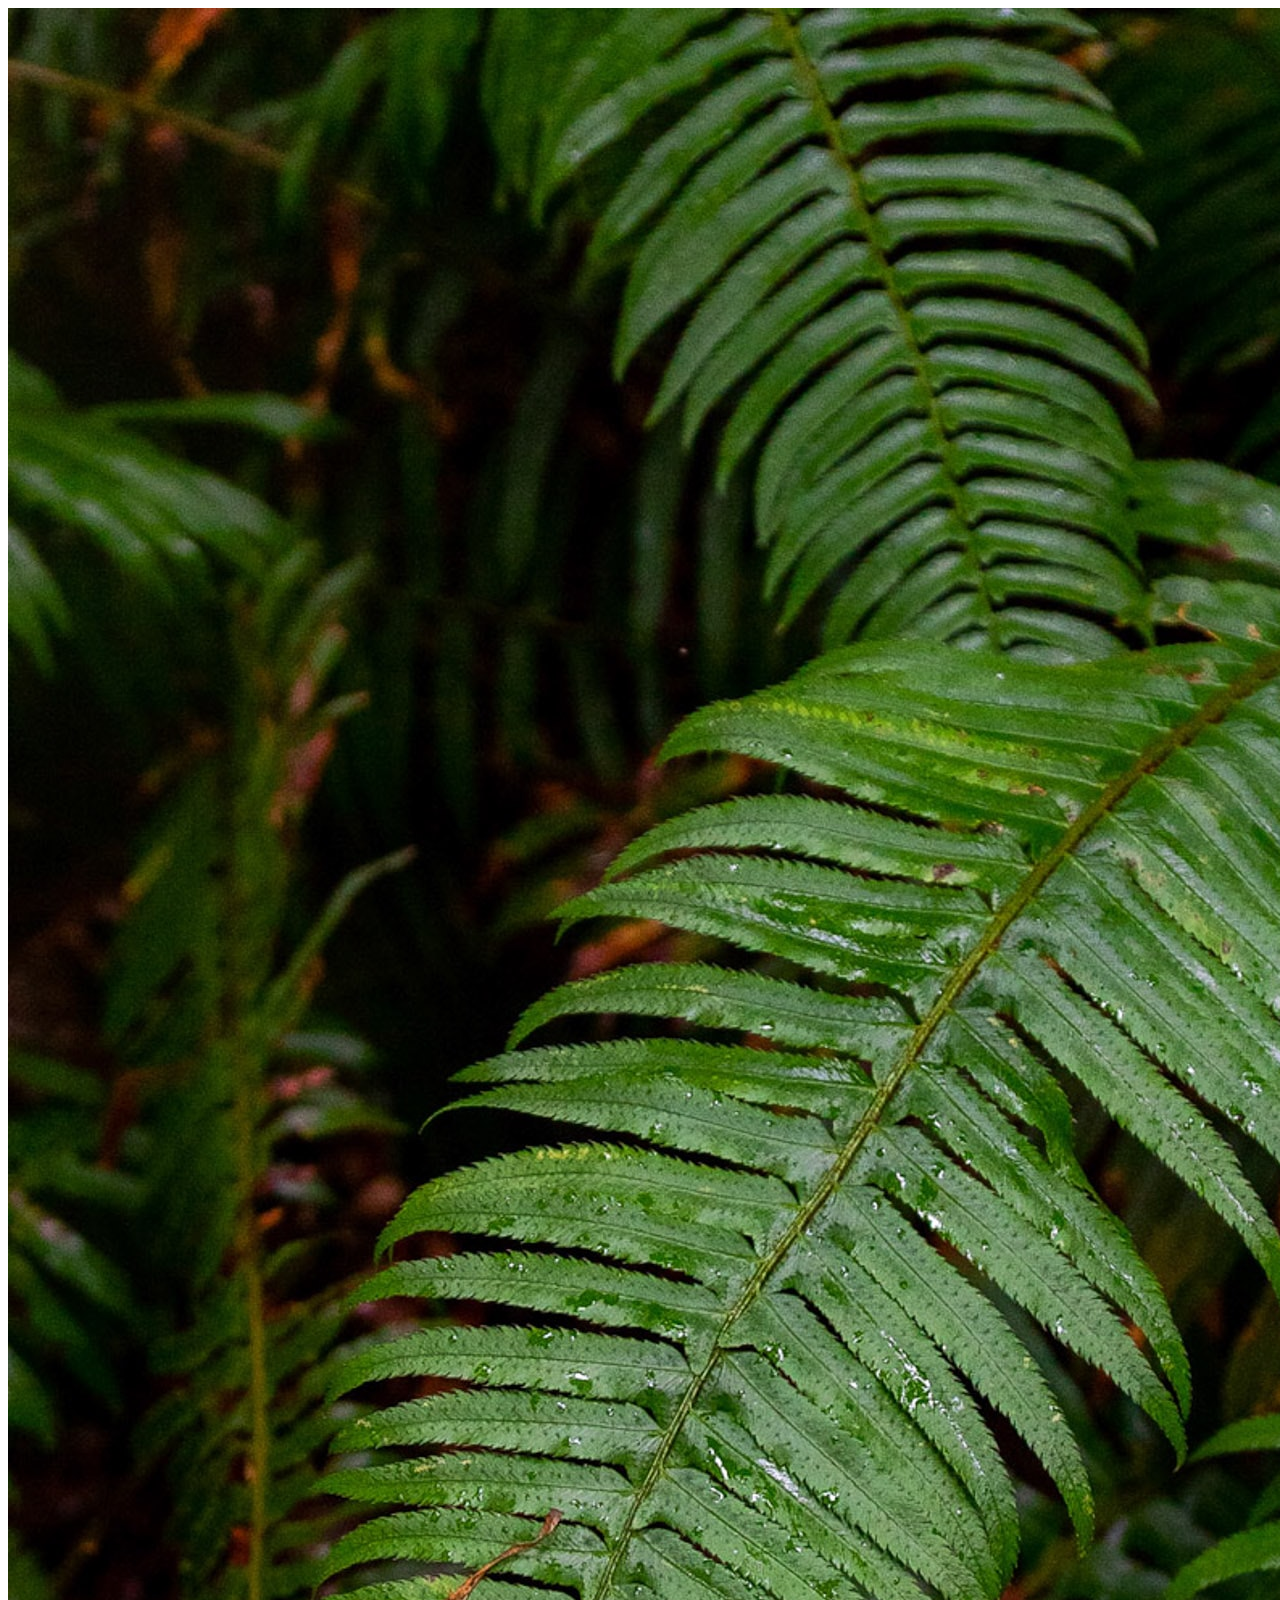
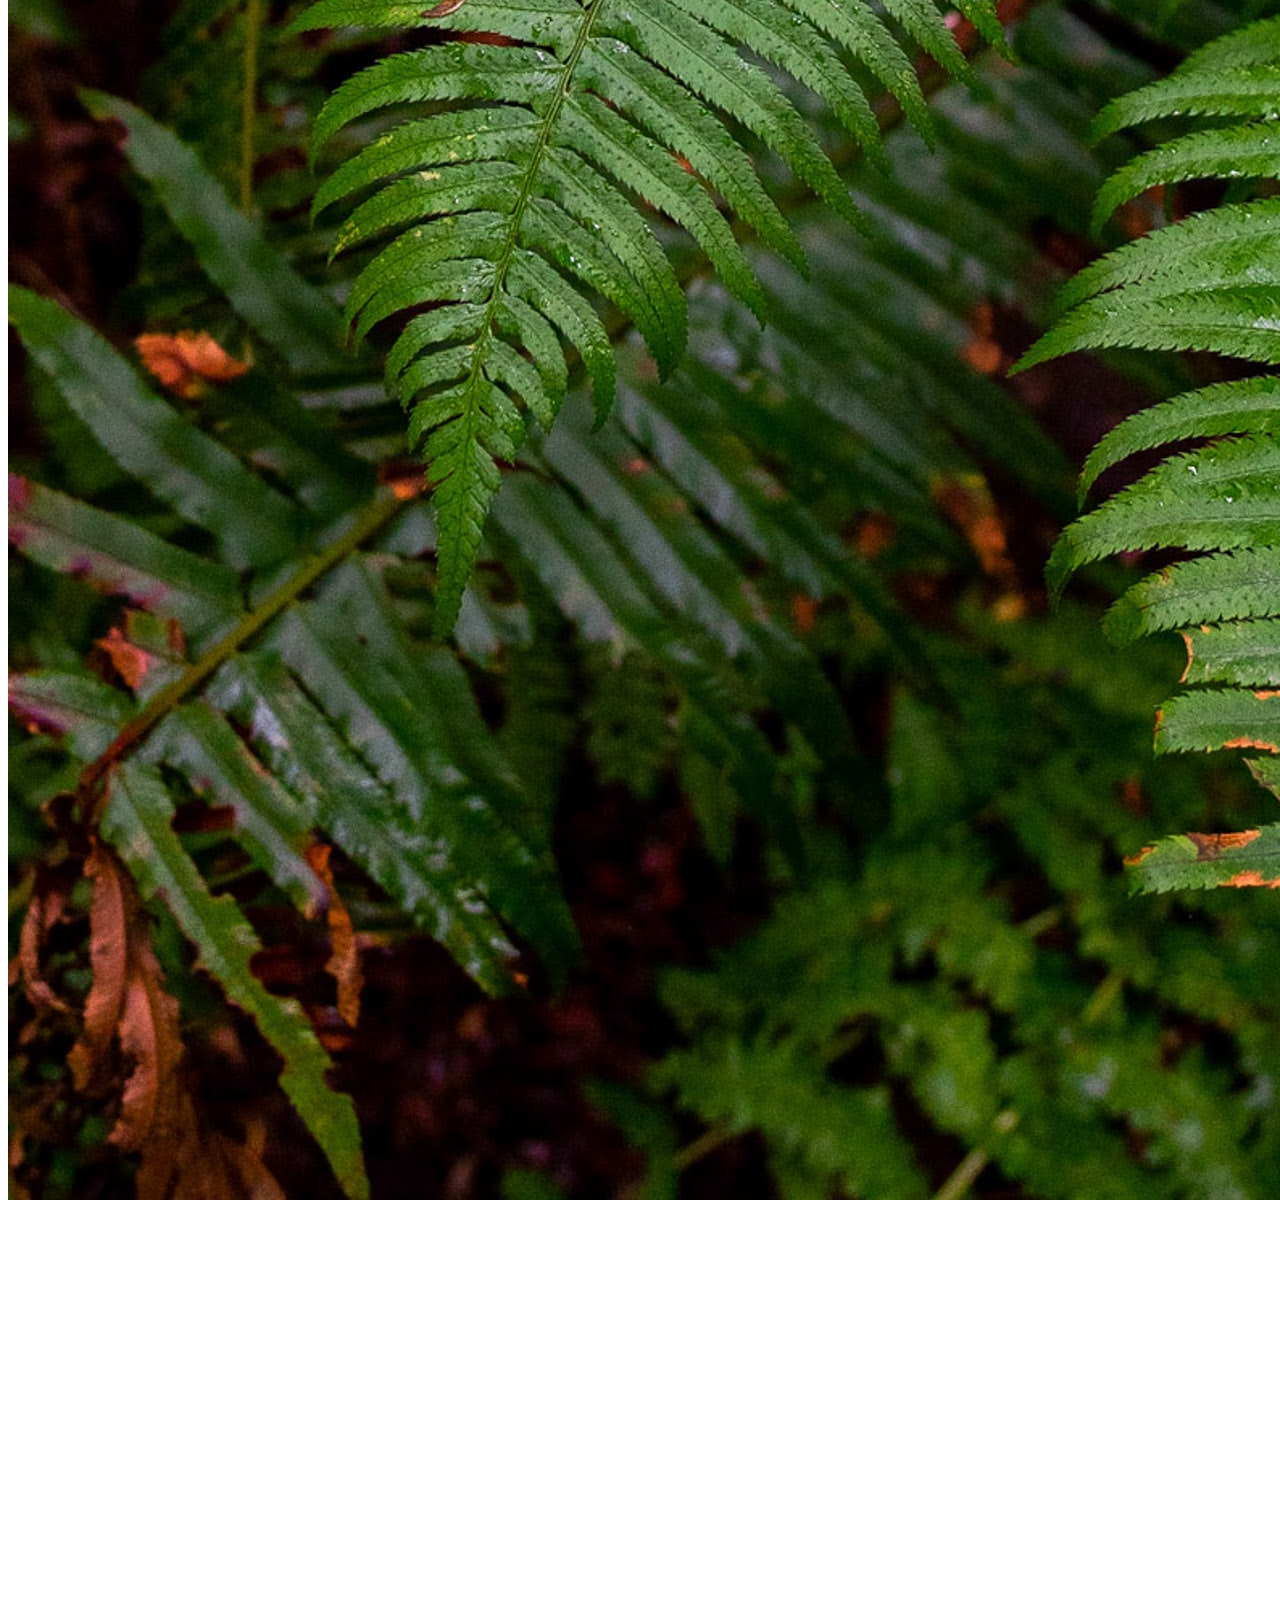
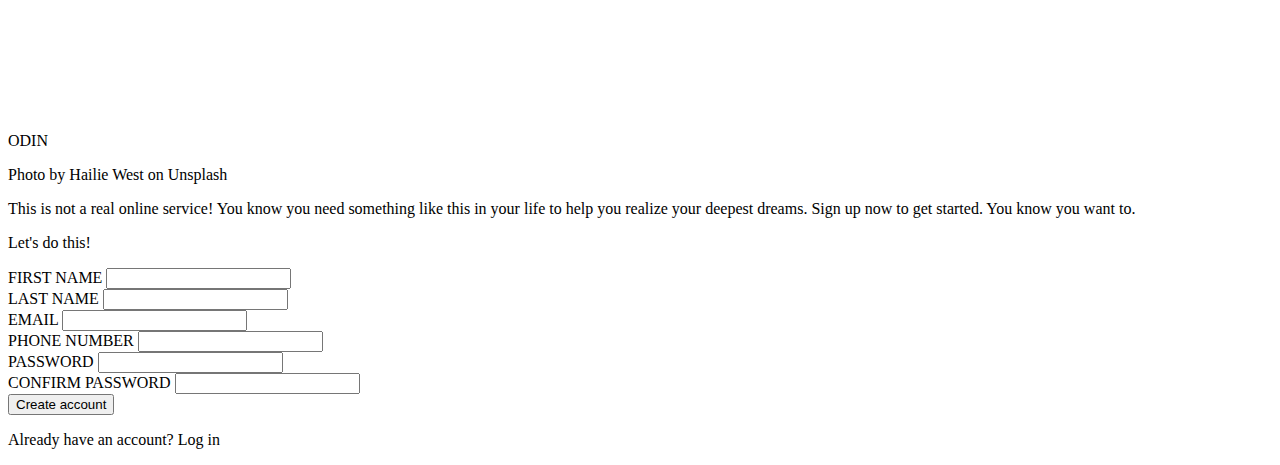
==== form.html @ fa013f50 "Add html" ====
<!DOCTYPE html>
<html lang="en">
<head>
  <meta charset="UTF-8">
  <meta http-equiv="X-UA-Compatible" content="IE=edge">
  <meta name="viewport" content="width=device-width, initial-scale=1.0">
  <link href="style.css" rel ="stylesheet">
  <title>Sign up form</title>
</head>
<body>
  <div class="navbar">
    <img class="leaves-picture" src="images/leaf-image.jpg" alt="Image of leaves on a tree">
    <div class="odin-img-text">
      <img src="images/odin.png" alt="Face of odin" class="odin-img">
      <p class="odin-text">ODIN</p>
    </div>
    <footer>Photo by <a>Hailie West</a> on <a>Unsplash</a></footer>
  </div>
  <div class="content">
    <div class="top-content">
      <p>This is not a real online service! You know you need something
         like this in your life to help you realize your deepest dreams.
         Sign up now to get started.
        
         You know you want to.
        </p>
    </div> 
    <form>
      <div class="center-content">
        <p class="center-header">Let's do this!</p>
        <div class="form-row">
          <label for="first-name">FIRST NAME</label>
          <input type="text" id="first-name" name="first-name" required>
        </div>
        <div class="form-row">
          <label for="last-name">LAST NAME</label>
          <input type="text" id="last-name" name="last-name" required>
        </div>
        <div class="form-row">
          <label for="email">EMAIL</label>
          <input type="email" id="email" name="email">
        </div>
        <div class="form-row">
          <label for="number">PHONE NUMBER</label>
          <input type="tel" id="number" name="phonse-number" pattern="\+*[0-9]{0,3}[0-9]{6,12}">
        </div>
        <div class="form-row">
          <label for="pwd">PASSWORD</label>
          <input type="password" id="pwd" name="password" required>
        </div>
        <div class="form-row">
          <label for="confirm-password">CONFIRM PASSWORD</label>
          <input type="password" id="confirm-password" name="confirm-password" required>
        </div>
    
      </div>
      <button type="submit" class="create">Create account</button>
      <p class="log-in">Already have an account? <a>Log in</a></p>
    </form>
  </div>
</body>
</html>
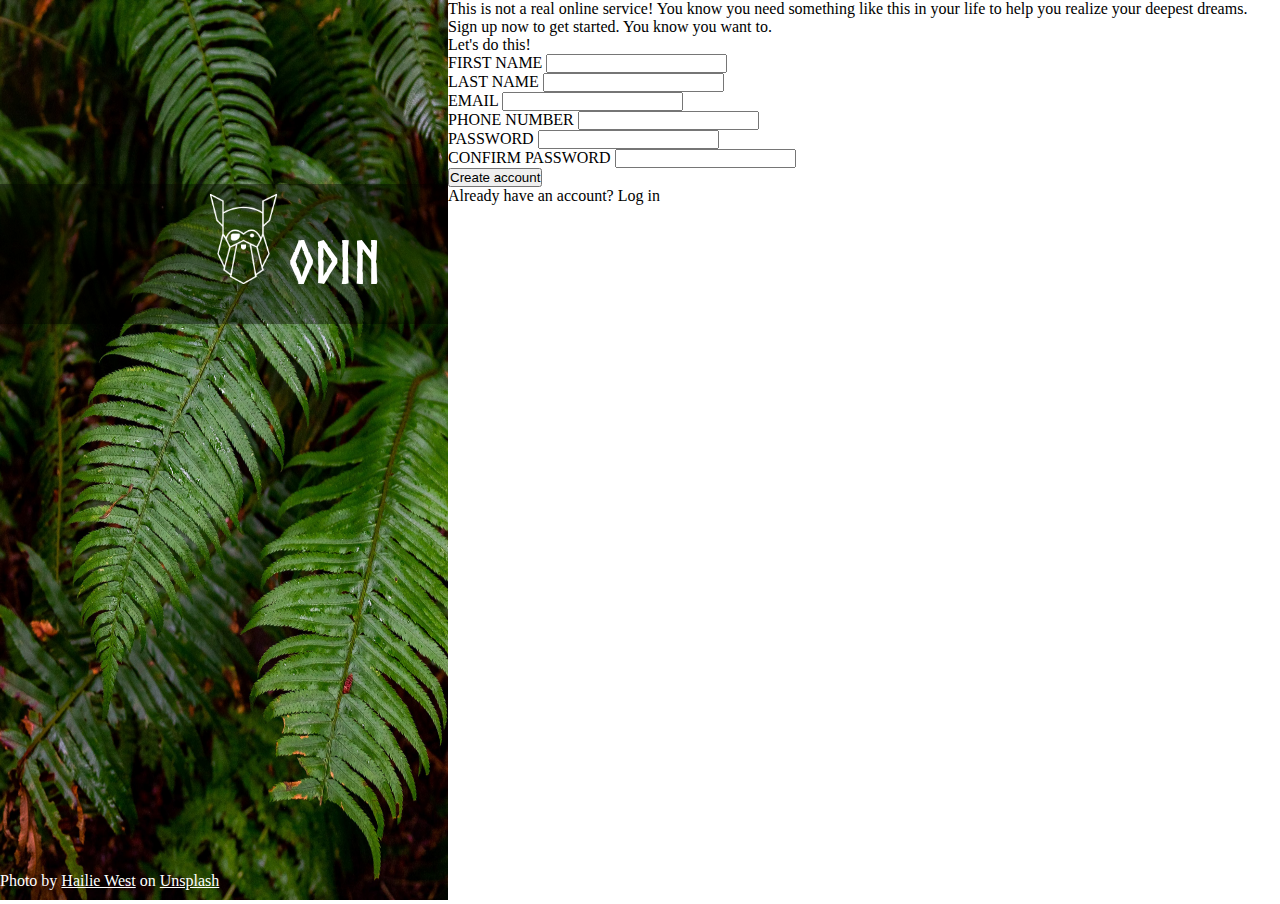
==== commit ac62ade4: "Change css" ====
--- a/form.html
+++ b/form.html
@@ -9,12 +9,15 @@
 </head>
 <body>
   <div class="navbar">
-    <img class="leaves-picture" src="images/leaf-image.jpg" alt="Image of leaves on a tree">
+    <div class="leaves-img">
+      <img class="leaves" src="images/leaf-image.jpg" alt="leaves on a tree">
+    </div>
     <div class="odin-img-text">
-      <img src="images/odin.png" alt="Face of odin" class="odin-img">
-      <p class="odin-text">ODIN</p>
+      <p class="odin-text"><img src="images/odin.png" alt="Face of odin" class="odin-img"> ODIN</p>
     </div>
-    <footer>Photo by <a>Hailie West</a> on <a>Unsplash</a></footer>
+    <footer class="photo-credit">
+      <p>Photo by <a href="">Hailie West</a> on <a href="">Unsplash</a></p>
+    </footer>
   </div>
   <div class="content">
     <div class="top-content">
--- a/style.css
+++ b/style.css
@@ -0,0 +1,58 @@
+*{
+  margin: 0;
+  padding: 0;
+}
+
+@font-face {
+  font-family: "Norse bold";
+  src: url("fonts/norse-bold-webfont.woff2");
+}
+
+body{
+  display: flex;
+}
+
+.content{
+  height: 100vh;
+}
+
+.navbar{
+  width: 35vw;
+  height: 100vh;
+}
+
+.odin-img{
+  height: 90px;
+  margin-left: 200px;
+}
+
+.leaves{
+  width: 35vw;
+  height: 100vh;
+}
+
+.odin-img-text{
+  position: relative;
+  display: flex;
+  flex-wrap: wrap;
+  background: rgba(0, 0, 0, 0.4);
+  height: 140px;
+  bottom:80vh;
+}
+
+.odin-text{
+  font-family: "Norse bold";
+  font-size: 60px;
+  padding: 10px 0 0 10px;
+  color: white;
+}
+
+footer{
+  position: absolute;
+  bottom: 10px;
+  color: white;
+}
+
+a{
+  color: inherit;
+}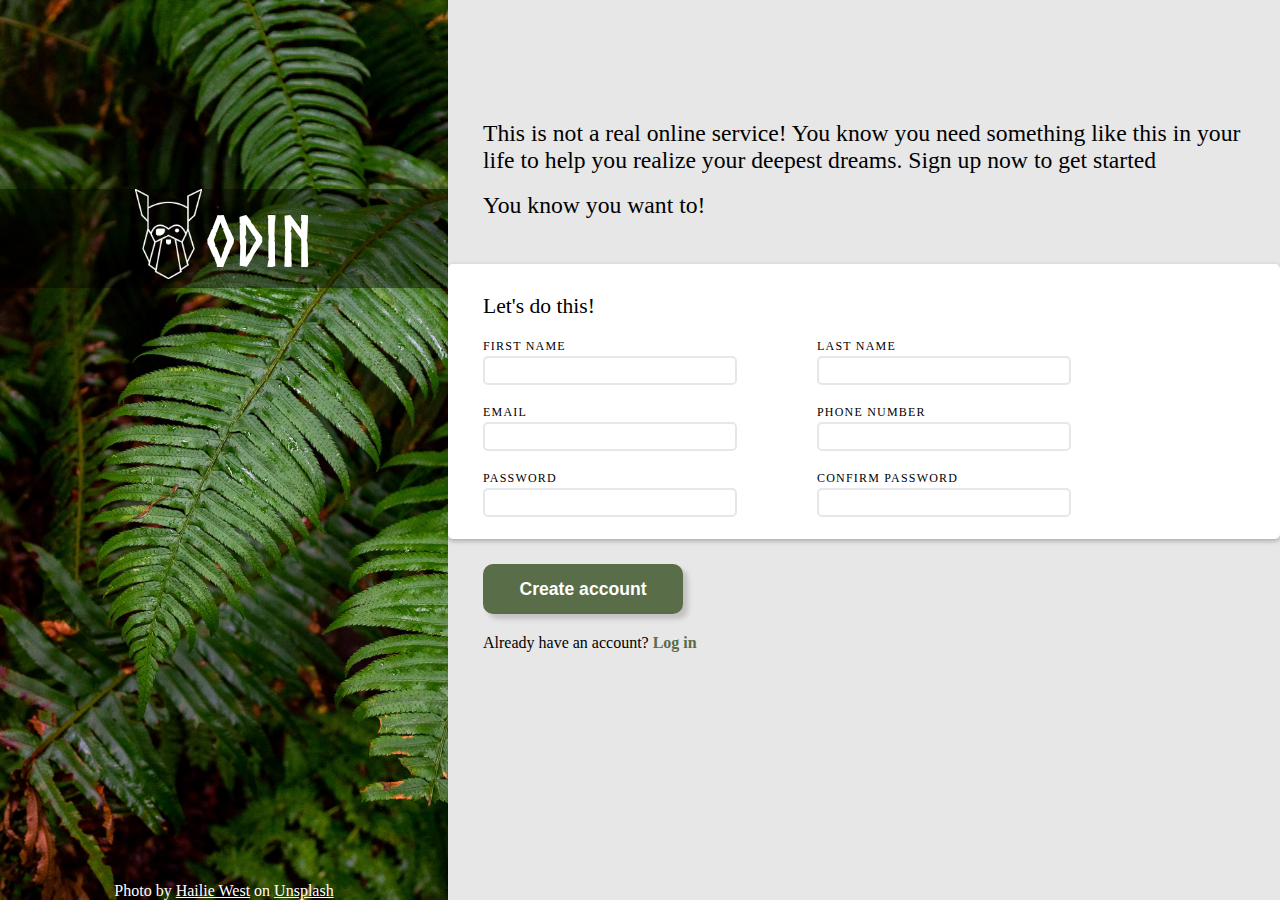
==== commit c03e104a: "Update appearance of content" ====
--- a/form.html
+++ b/form.html
@@ -9,56 +9,57 @@
 </head>
 <body>
   <div class="navbar">
-    <div class="leaves-img">
-      <img class="leaves" src="images/leaf-image.jpg" alt="leaves on a tree">
+    <div class="odin-container">
+      <div class="odin-img-text">
+        <img src="images/odin.png" alt="Face of odin" class="odin-img">
+        <p>ODIN</p>
+      </div>
     </div>
-    <div class="odin-img-text">
-      <p class="odin-text"><img src="images/odin.png" alt="Face of odin" class="odin-img"> ODIN</p>
-    </div>
-    <footer class="photo-credit">
-      <p>Photo by <a href="">Hailie West</a> on <a href="">Unsplash</a></p>
-    </footer>
+      <footer class="photo-credit">
+        <p>Photo by <a href="">Hailie West</a> on <a href="">Unsplash</a></p>
+      </footer>
   </div>
   <div class="content">
     <div class="top-content">
-      <p>This is not a real online service! You know you need something
-         like this in your life to help you realize your deepest dreams.
-         Sign up now to get started.
-        
-         You know you want to.
-        </p>
+      <p>This is not a real online service! You know you need something like this in your life to help you realize your deepest dreams. Sign up now to get started</p>
+      <br>
+      <p>You know you want to!</p>
     </div> 
     <form>
-      <div class="center-content">
+      <div class="form-content-bg">
         <p class="center-header">Let's do this!</p>
-        <div class="form-row">
-          <label for="first-name">FIRST NAME</label>
-          <input type="text" id="first-name" name="first-name" required>
+        <div class="center-content">
+          <div class="form-row">
+            <label for="first-name">FIRST NAME</label>
+            <input type="text" id="first-name" name="first-name" required>
+          </div>
+          <div class="form-row">
+            <label for="last-name">LAST NAME</label>
+            <input type="text" id="last-name" name="last-name" required>
+          </div>
+          <div class="form-row">
+            <label for="email">EMAIL</label>
+            <input type="email" id="email" name="email">
+          </div>
+          <div class="form-row">
+            <label for="number">PHONE NUMBER</label>
+            <input type="tel" id="number" name="phonse-number" pattern="\+*[0-9]{0,3}[0-9]{6,12}">
+          </div>
+          <div class="form-row">
+            <label for="pwd">PASSWORD</label>
+            <input class="error" type="password" id="pwd" name="password" required>
+            <span class="error"></span>
+          </div>
+          <div class="form-row">
+            <label for="confirm-password">CONFIRM PASSWORD</label>
+            <input type="password" id="confirm-password" name="confirm-password" required>
+          </div>
         </div>
-        <div class="form-row">
-          <label for="last-name">LAST NAME</label>
-          <input type="text" id="last-name" name="last-name" required>
-        </div>
-        <div class="form-row">
-          <label for="email">EMAIL</label>
-          <input type="email" id="email" name="email">
-        </div>
-        <div class="form-row">
-          <label for="number">PHONE NUMBER</label>
-          <input type="tel" id="number" name="phonse-number" pattern="\+*[0-9]{0,3}[0-9]{6,12}">
-        </div>
-        <div class="form-row">
-          <label for="pwd">PASSWORD</label>
-          <input type="password" id="pwd" name="password" required>
-        </div>
-        <div class="form-row">
-          <label for="confirm-password">CONFIRM PASSWORD</label>
-          <input type="password" id="confirm-password" name="confirm-password" required>
-        </div>
-    
       </div>
-      <button type="submit" class="create">Create account</button>
-      <p class="log-in">Already have an account? <a>Log in</a></p>
+      <div class="bottom-content">
+        <button type="submit" class="create">Create account</button>
+        <p class="log-in">Already have an account? <a href>Log in</a></p>
+      </div>
     </form>
   </div>
 </body>
--- a/style.css
+++ b/style.css
@@ -5,54 +5,176 @@
 
 @font-face {
   font-family: "Norse bold";
-  src: url("fonts/norse-bold-webfont.woff2");
+  src: url("fonts/norse-bold-webfont.woff");
+}
+
+@viewport{
+  max-zoom: 1.8;
 }
 
 body{
   display: flex;
 }
 
+.center-content{
+  display: flex;
+  flex-direction: row;
+  flex-wrap: wrap;
+  column-gap: 80px;
+  row-gap: 20px;
+  width: 600px;
+}
+
 .content{
   height: 100vh;
+  width: 65vw;
+  background: rgb(231, 231, 231);
 }
 
 .navbar{
+  position: relative;
+  overflow-y: auto;
+  background-image: url(images/leaf-image.jpg);
+  background-size: cover;
+  background-repeat: no-repeat;
   width: 35vw;
   height: 100vh;
 }
 
 .odin-img{
   height: 90px;
-  margin-left: 200px;
+  margin-left: auto;
+  margin-right: auto;
 }
 
-.leaves{
-  width: 35vw;
-  height: 100vh;
+.odin-img-text>p{
+  display: inline;
+  position: relative;
+  bottom: 12px;
+  height: 140px;
+  font-family: "Norse bold";
+  color: white;
+  font-size: 70px;
 }
 
+.odin-container{
+  position: relative;
+  top: 21%;
+  background: rgba(0, 0, 0, 0.4);
+}
 .odin-img-text{
-  position: relative;
-  display: flex;
-  flex-wrap: wrap;
-  background: rgba(0, 0, 0, 0.4);
-  height: 140px;
-  bottom:80vh;
+  width: max-content;
+  margin-left: auto;
+  margin-right: auto;
+  box-sizing: border-box;
 }
 
 .odin-text{
   font-family: "Norse bold";
   font-size: 60px;
-  padding: 10px 0 0 10px;
   color: white;
 }
 
 footer{
   position: absolute;
-  bottom: 10px;
+  bottom: 0;
+  left: 0;
+  right:0;
+  margin-left: auto;
+  margin-right: auto;
+  width: max-content;
   color: white;
 }
 
 a{
   color: inherit;
-}+}
+
+abbr{
+  font-size: 0.8em;
+  color:rgb(211, 61, 61);
+  display: block;
+  text-decoration: none;
+}
+.top-content{
+  margin: 120px 0 0 35px;
+}
+
+.bottom-content{
+  margin-top: 25px;
+}
+
+.top-content>p{
+  font-size: 1.48em;
+  font-weight: 500;
+  width: 780px;
+}
+
+button, .log-in{
+  margin-left: 35px;
+}
+
+.form-content-bg{
+  padding-left: 35px;
+  padding-top: 30px;
+  height: 245px;
+  margin-top: 45px;
+  background: rgb(255, 255, 255);
+  border-radius: 5px;
+  box-shadow: 0 2px 5px rgb(170, 167, 167);
+}
+
+label{
+  display: block;
+  font-size: 12px;
+  letter-spacing: 0.1em;
+  margin-bottom: 2px;
+}
+
+.center-header{
+  font-size: 1.35em;
+  font-weight: 500;
+  margin-bottom: 20px;
+}
+.log-in>a{
+  text-decoration: none;
+  color: #596D48;
+  font-weight: 600;
+}
+
+input{
+  width: 250px;
+  height: 25px;
+  border-radius: 5px;
+  border: 1px solid rgba(0, 0, 0, 0.2);
+}
+
+input:focus{
+  box-shadow: 1px 2px 2px rgba(0, 0, 0, 0.2);
+  border: 1px solid rgba(97, 111, 238, 0.1);
+}
+
+button{
+  border:none;
+  font-size: 15px;
+  height: 50px;
+  border-radius: 10px;
+  box-shadow: 5px 5px 5px rgb(195, 193, 193);
+  width: 200px;
+  background: #596D48;
+  color: white;
+  font-size: 1.1em;
+  font-weight: 700;
+  margin-bottom: 20px;
+}
+
+input{
+  border: 2px solid #E5E7EB;
+}
+
+.error:invalid:before{
+  content:"Passwords do not match";
+  border: 2px solid #e24258;
+}
+
+
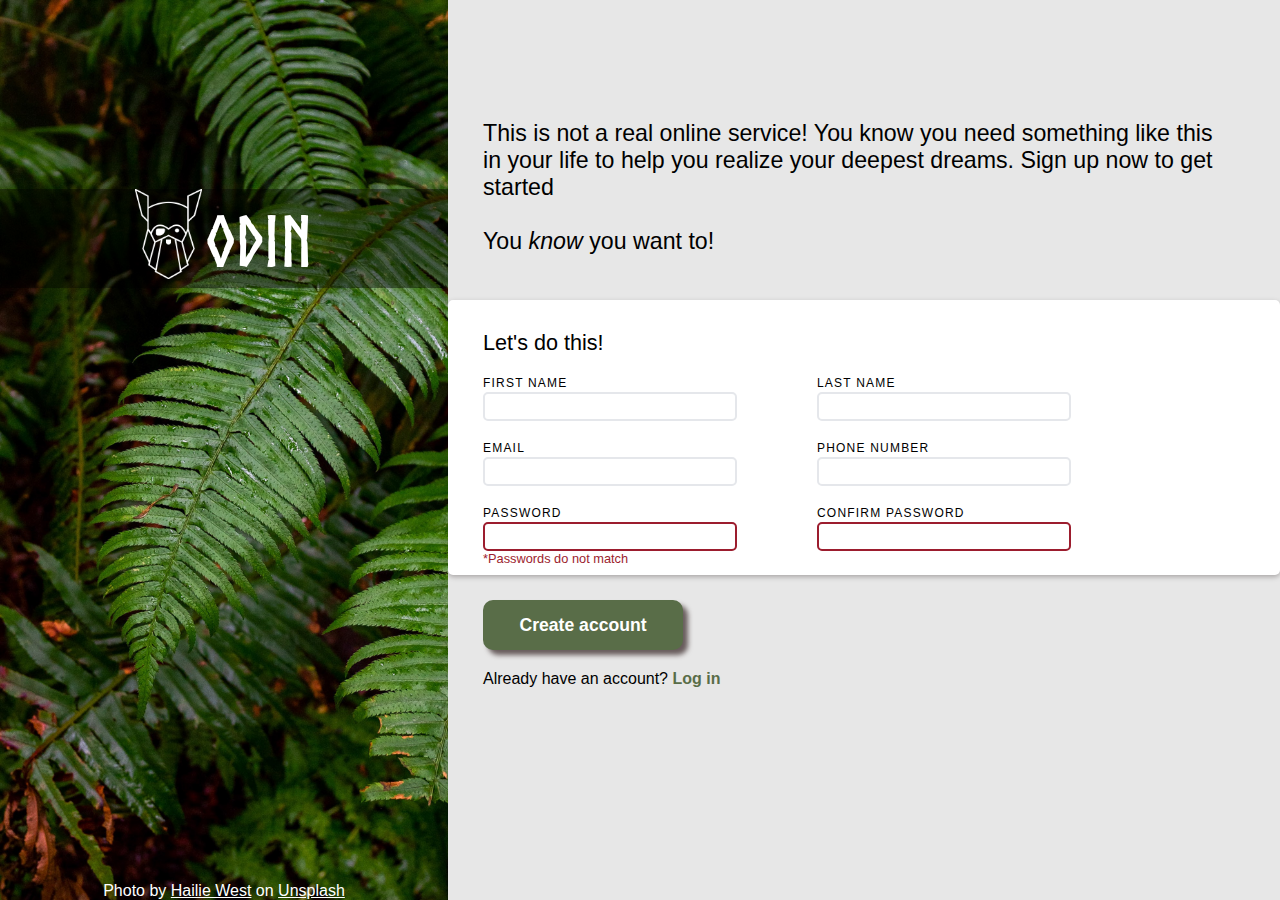
==== commit 52e3c789: "Added input.scss" ====
--- a/form.html
+++ b/form.html
@@ -4,7 +4,7 @@
   <meta charset="UTF-8">
   <meta http-equiv="X-UA-Compatible" content="IE=edge">
   <meta name="viewport" content="width=device-width, initial-scale=1.0">
-  <link href="style.css" rel ="stylesheet">
+  <link href="css/style.css" rel ="stylesheet">
   <title>Sign up form</title>
 </head>
 <body>
@@ -12,7 +12,7 @@
     <div class="odin-container">
       <div class="odin-img-text">
         <img src="images/odin.png" alt="Face of odin" class="odin-img">
-        <p>ODIN</p>
+        <p class="odin-text">ODIN</p>
       </div>
     </div>
       <footer class="photo-credit">
@@ -23,7 +23,7 @@
     <div class="top-content">
       <p>This is not a real online service! You know you need something like this in your life to help you realize your deepest dreams. Sign up now to get started</p>
       <br>
-      <p>You know you want to!</p>
+      <p>You <i>know</i> you want to!</p>
     </div> 
     <form>
       <div class="form-content-bg">
@@ -35,7 +35,7 @@
           </div>
           <div class="form-row">
             <label for="last-name">LAST NAME</label>
-            <input type="text" id="last-name" name="last-name" required>
+            <input class="focus" type="text" id="last-name" name="last-name" required>
           </div>
           <div class="form-row">
             <label for="email">EMAIL</label>
@@ -48,11 +48,11 @@
           <div class="form-row">
             <label for="pwd">PASSWORD</label>
             <input class="error" type="password" id="pwd" name="password" required>
-            <span class="error"></span>
+            <span></span>
           </div>
           <div class="form-row">
             <label for="confirm-password">CONFIRM PASSWORD</label>
-            <input type="password" id="confirm-password" name="confirm-password" required>
+            <input class="error" type="password" id="confirm-password" name="confirm-password" required>
           </div>
         </div>
       </div>
--- a/css/style.css
+++ b/css/style.css
@@ -0,0 +1,183 @@
+* {
+  margin: 0;
+  padding: 0;
+}
+
+@font-face {
+  font-family: "Norse bold";
+  src: url("../fonts/norse-bold-webfont.woff") format("woff");
+}
+body {
+  display: flex;
+  font-family: sans-serif;
+}
+
+.center-content {
+  display: flex;
+  flex-wrap: wrap;
+  column-gap: 80px;
+  row-gap: 20px;
+  width: 600px;
+}
+
+.content {
+  height: 100vh;
+  width: 65vw;
+  background: #e7e7e7;
+}
+
+.navbar {
+  position: relative;
+  overflow-y: auto;
+  background-image: url(../images/leaf-image.jpg);
+  background-size: cover;
+  background-repeat: no-repeat;
+  width: 35vw;
+  height: 100vh;
+}
+
+.odin-img {
+  height: 90px;
+  margin-left: auto;
+  margin-right: auto;
+}
+
+.odin-container {
+  position: relative;
+  top: 21%;
+  background: rgba(0, 0, 0, 0.4);
+}
+
+.odin-img-text, footer {
+  width: max-content;
+  margin-left: auto;
+  margin-right: auto;
+}
+
+.odin-img-text {
+  box-sizing: border-box;
+}
+
+.odin-text {
+  display: inline;
+  position: relative;
+  font-family: "Norse bold";
+  bottom: 12px;
+  height: 140px;
+  color: white;
+  font-size: 70px;
+}
+
+footer {
+  position: absolute;
+  bottom: 0;
+  left: 0;
+  right: 0;
+  color: white;
+}
+
+a {
+  color: inherit;
+}
+
+abbr {
+  font-size: 0.8em;
+  color: #d33d3d;
+  display: block;
+  text-decoration: none;
+}
+
+.top-content {
+  margin: 120px 0 0 35px;
+}
+
+.bottom-content {
+  margin-top: 25px;
+}
+
+.top-content {
+  font-size: 1.45em;
+  font-weight: 500;
+  width: 750px;
+}
+
+button, .log-in {
+  margin-left: 35px;
+}
+
+.form-content-bg {
+  padding-left: 35px;
+  padding-top: 30px;
+  height: 245px;
+  margin-top: 45px;
+  background: white;
+  border-radius: 5px;
+  box-shadow: 0 2px 5px #aaa7a7;
+}
+
+label {
+  display: block;
+  font-size: 12px;
+  letter-spacing: 0.1em;
+  margin-bottom: 2px;
+}
+
+.center-header {
+  font-size: 1.35em;
+  font-weight: 500;
+  margin-bottom: 20px;
+}
+
+.log-in > a {
+  text-decoration: none;
+  color: #596D48;
+  font-weight: 600;
+}
+
+input {
+  width: 250px;
+  height: 25px;
+  border-radius: 5px;
+  border: 1px solid rgba(0, 0, 0, 0.2);
+}
+
+input:focus {
+  box-shadow: 1px 2px 2px rgba(0, 0, 0, 0.2);
+  border: 1px solid rgba(97, 111, 238, 0.1);
+}
+
+button {
+  border: none;
+  font-size: 15px;
+  height: 50px;
+  border-radius: 10px;
+  box-shadow: 5px 5px 5px #685c5c;
+  width: 200px;
+  background: #596D48;
+  color: white;
+  font-size: 1.1em;
+  font-weight: 700;
+  margin-bottom: 20px;
+}
+
+input {
+  border: 2px solid #E5E7EB;
+}
+
+input[type=password]:invalid {
+  border: 2px solid #9c1d2e;
+}
+
+input[type=password]:invalid + span::after {
+  display: block;
+  content: "*Passwords do not match";
+  color: #9c1d2e;
+  font-size: 0.8em;
+}
+
+.focus:focus {
+  border: 1px solid rgba(129, 161, 246, 0.2);
+  box-shadow: 2px 2px 2px #685c5c;
+}
+
+/*# sourceMappingURL=style.css.map */
